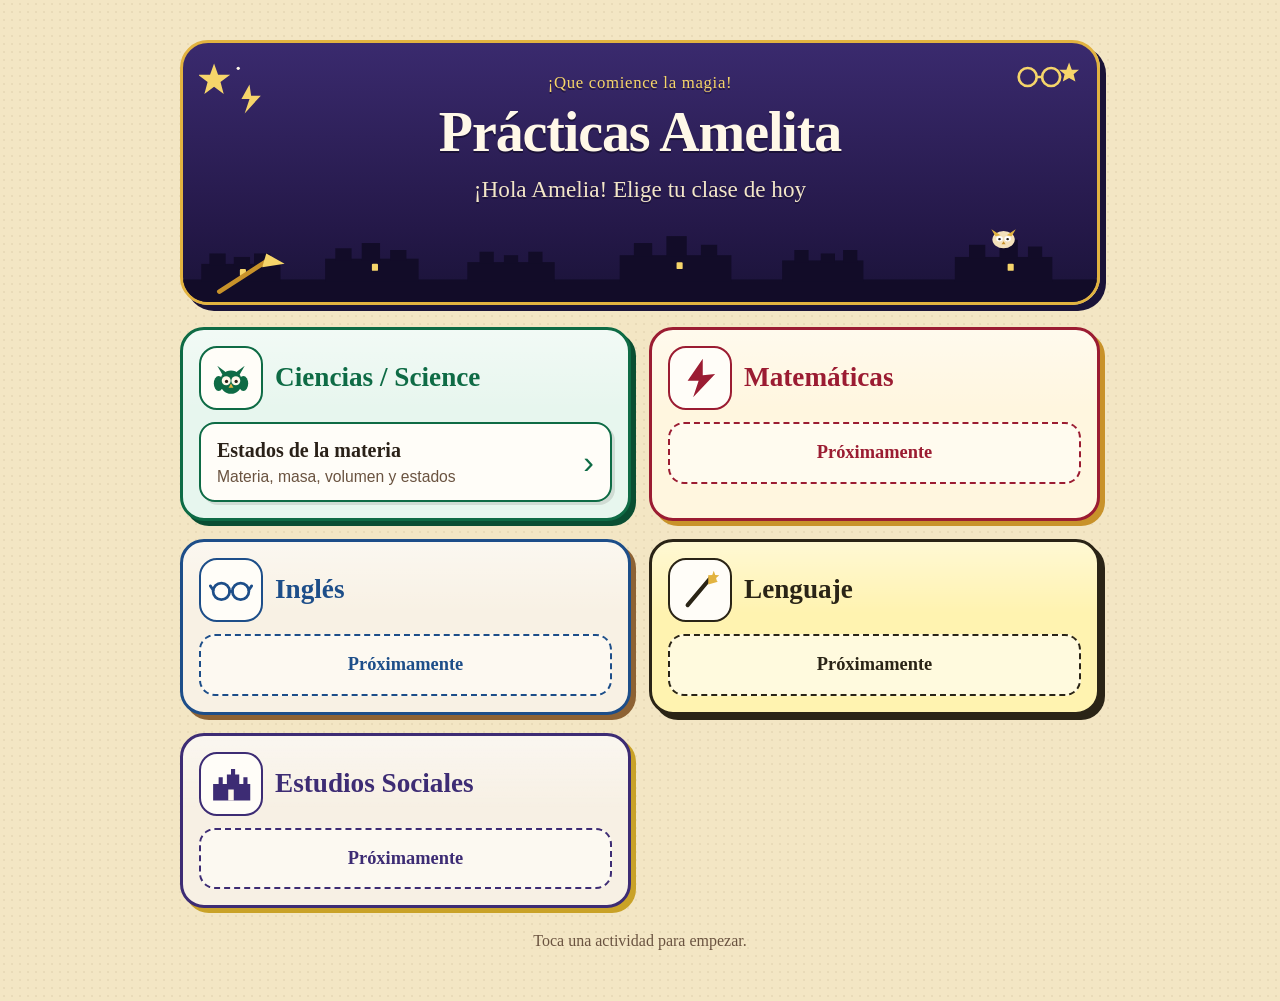
==== index.html @ 25bd5082 "Add the Prácticas Amelita practice portal for GitHub Pages. A static home screen lists each subject " ====
<!DOCTYPE html>
<html lang="es">
<head>
  <meta charset="utf-8">
  <meta name="viewport" content="width=device-width, initial-scale=1, viewport-fit=cover">
  <meta name="theme-color" content="#241848">
  <meta name="apple-mobile-web-app-title" content="Prácticas Amelita">
  <meta name="apple-mobile-web-app-capable" content="yes">
  <meta name="mobile-web-app-capable" content="yes">
  <title>Prácticas Amelita</title>
  <link rel="manifest" href="manifest.webmanifest">
  <link rel="icon" href="icons/favicon-32.png" type="image/png" sizes="32x32">
  <link rel="icon" href="icons/favicon.svg" type="image/svg+xml">
  <link rel="apple-touch-icon" href="icons/apple-touch-icon.png">
  <link rel="stylesheet" href="styles.css">
</head>
<body>
  <svg class="duendes" xmlns="http://www.w3.org/2000/svg" aria-hidden="true">
    <symbol id="motivo-ciencias" viewBox="0 0 64 64">
      <ellipse cx="14" cy="40" rx="7" ry="11" fill="currentColor"/>
      <ellipse cx="50" cy="40" rx="7" ry="11" fill="currentColor"/>
      <ellipse cx="32" cy="38" rx="16" ry="17" fill="currentColor"/>
      <path d="M20 28 L12 14 L28 26 Z" fill="currentColor"/>
      <path d="M44 28 L52 14 L36 26 Z" fill="currentColor"/>
      <circle cx="25" cy="36" r="6.5" fill="#fff8ea"/>
      <circle cx="39" cy="36" r="6.5" fill="#fff8ea"/>
      <circle cx="25.5" cy="37" r="2.4" fill="#2a2118"/>
      <circle cx="39.5" cy="37" r="2.4" fill="#2a2118"/>
      <path d="M32 40 L28.5 46 L35.5 46 Z" fill="#e2b340"/>
    </symbol>
    <symbol id="motivo-matematicas" viewBox="0 0 64 64">
      <polygon points="36,4 14,36 30,36 22,60 54,26 36,28" fill="currentColor"/>
    </symbol>
    <symbol id="motivo-ingles" viewBox="0 0 64 64">
      <circle cx="18" cy="34" r="12" fill="none" stroke="currentColor" stroke-width="4"/>
      <circle cx="46" cy="34" r="12" fill="none" stroke="currentColor" stroke-width="4"/>
      <path d="M30 34 H34 M6 32 L2 26 M58 32 L62 26" fill="none" stroke="currentColor" stroke-width="4" stroke-linecap="round"/>
    </symbol>
    <symbol id="motivo-lenguaje" viewBox="0 0 64 64">
      <line x1="14" y1="54" x2="46" y2="16" stroke="currentColor" stroke-width="6" stroke-linecap="round"/>
      <polygon points="44,10 58,20 44,24" fill="#e2b340"/>
      <polygon points="52,4 54.2,10 60,10.6 55.4,14.4 56.8,20 52,16.6 47.2,20 48.6,14.4 44,10.6 49.8,10" fill="#e2b340"/>
    </symbol>
    <symbol id="motivo-estudios-sociales" viewBox="0 0 64 64">
      <path fill="currentColor" d="M6 56 V32 H14 V22 H20 V32 H26 V18 H32 V10 H38 V18 H44 V32 H50 V22 H56 V32 H60 V56 Z"/>
      <rect x="28" y="40" width="8" height="16" fill="#fff8ea"/>
    </symbol>
    <symbol id="motivo-estrella" viewBox="0 0 64 64">
      <polygon fill="currentColor" points="32,6 38,24 58,24 42,36 48,56 32,44 16,56 22,36 6,24 26,24"/>
    </symbol>
  </svg>

  <div class="pagina">
    <header class="encabezado">
      <svg class="chispa chispa-izq" viewBox="0 0 88 72" aria-hidden="true">
        <polygon points="18,8 23,22 38,22 26,31 30,46 18,37 6,46 10,31 -2,22 13,22" fill="#f6d56a"/>
        <polygon points="62,34 52,52 62,52 56,70 76,48 64,48" fill="#f6d56a"/>
        <circle cx="48" cy="14" r="2" fill="#fff8e8"/>
      </svg>
      <svg class="chispa chispa-der" viewBox="0 0 78 40" aria-hidden="true">
        <g fill="none" stroke="#f6d56a" stroke-width="3">
          <circle cx="22" cy="20" r="10"/>
          <circle cx="48" cy="20" r="10"/>
          <path d="M32 20 H38"/>
        </g>
        <polygon points="68,4 71,12 79,12 73,17 75,25 68,21 61,25 63,17 57,12 65,12" fill="#f6d56a"/>
      </svg>
      <svg class="skyline" viewBox="0 0 900 90" preserveAspectRatio="none" aria-hidden="true">
        <g fill="#120c28">
          <rect x="0" y="64" width="900" height="26"/>
          <rect x="18" y="46" width="78" height="20"/>
          <rect x="26" y="34" width="16" height="14"/>
          <rect x="50" y="38" width="16" height="10"/>
          <rect x="70" y="34" width="16" height="14"/>
          <rect x="140" y="40" width="92" height="26"/>
          <rect x="150" y="28" width="16" height="14"/>
          <rect x="176" y="22" width="18" height="20"/>
          <rect x="204" y="30" width="16" height="12"/>
          <rect x="280" y="44" width="86" height="22"/>
          <rect x="292" y="32" width="14" height="14"/>
          <rect x="316" y="36" width="14" height="10"/>
          <rect x="340" y="32" width="14" height="14"/>
          <rect x="430" y="36" width="110" height="30"/>
          <rect x="444" y="22" width="18" height="16"/>
          <rect x="476" y="14" width="20" height="24"/>
          <rect x="510" y="24" width="16" height="14"/>
          <rect x="590" y="42" width="80" height="24"/>
          <rect x="602" y="30" width="14" height="14"/>
          <rect x="628" y="34" width="14" height="10"/>
          <rect x="650" y="30" width="14" height="14"/>
          <rect x="760" y="38" width="96" height="28"/>
          <rect x="774" y="24" width="16" height="16"/>
          <rect x="804" y="18" width="18" height="22"/>
          <rect x="832" y="26" width="14" height="14"/>
        </g>
        <g fill="#f6d56a">
          <rect x="56" y="52" width="6" height="8" rx="1"/>
          <rect x="186" y="46" width="6" height="8" rx="1"/>
          <rect x="486" y="44" width="6" height="8" rx="1"/>
          <rect x="812" y="46" width="6" height="8" rx="1"/>
        </g>
        <line x1="36" y1="78" x2="86" y2="40" stroke="#c8922a" stroke-width="5" stroke-linecap="round"/>
        <polygon points="82,34 100,46 78,50" fill="#f6d56a"/>
        <g transform="translate(792,2)">
          <ellipse cx="16" cy="16" rx="11" ry="10" fill="#f4e2bc"/>
          <path d="M8 12 L4 4 L13 11 Z" fill="#e2b340"/>
          <path d="M24 12 L28 4 L19 11 Z" fill="#e2b340"/>
          <circle cx="12" cy="15" r="3.2" fill="#fff"/>
          <circle cx="20" cy="15" r="3.2" fill="#fff"/>
          <circle cx="12" cy="15.5" r="1.3" fill="#2a2118"/>
          <circle cx="20" cy="15.5" r="1.3" fill="#2a2118"/>
          <path d="M16 18 L14 21.5 L18 21.5 Z" fill="#c8922a"/>
        </g>
      </svg>
      <div class="encabezado-texto">
        <p class="conjuro">¡Que comience la magia!</p>
        <h1>Prácticas Amelita</h1>
        <p class="saludo">¡Hola Amelia! Elige tu clase de hoy</p>
      </div>
    </header>

    <main id="materias" class="materias" aria-live="polite">
      <noscript><p class="aviso">Activa JavaScript para ver las materias.</p></noscript>
    </main>
    <p class="pie">Toca una actividad para empezar.</p>
  </div>

  <script src="activities.js"></script>
  <script>
    (function () {
      var NS = "http://www.w3.org/2000/svg";
      var root = document.getElementById("materias");
      var motivos = {
        ciencias: true,
        matematicas: true,
        ingles: true,
        lenguaje: true,
        "estudios-sociales": true
      };

      function aviso(texto) {
        var p = document.createElement("p");
        p.className = "aviso";
        p.textContent = texto;
        root.appendChild(p);
      }

      function motivo(id) {
        var svg = document.createElementNS(NS, "svg");
        svg.setAttribute("class", "motivo");
        svg.setAttribute("viewBox", "0 0 64 64");
        svg.setAttribute("aria-hidden", "true");
        var use = document.createElementNS(NS, "use");
        var clave = motivos[id] ? id : "estrella";
        use.setAttribute("href", "#motivo-" + clave);
        svg.appendChild(use);
        return svg;
      }

      function render() {
        if (!Array.isArray(window.ESCUELA_ACTIVITIES)) {
          aviso("No se pudieron cargar las materias.");
          return;
        }

        window.ESCUELA_ACTIVITIES.forEach(function (materia) {
          var section = document.createElement("section");
          section.className = "materia";
          if (materia.id) section.id = materia.id;
          if (materia.color) section.style.setProperty("--color", materia.color);
          if (materia.tint) section.style.setProperty("--tint", materia.tint);
          if (materia.shadow) section.style.setProperty("--shadow", materia.shadow);

          var cabeza = document.createElement("div");
          cabeza.className = "materia-cabeza";
          cabeza.appendChild(motivo(materia.id));

          var titulo = document.createElement("h2");
          titulo.textContent = materia.name || "Materia";
          cabeza.appendChild(titulo);
          section.appendChild(cabeza);

          var actividades = Array.isArray(materia.activities) ? materia.activities : [];
          if (actividades.length === 0) {
            var pronto = document.createElement("p");
            pronto.className = "pronto";
            pronto.textContent = "Próximamente";
            section.appendChild(pronto);
          } else {
            actividades.forEach(function (actividad) {
              if (!actividad || !actividad.title || !actividad.href) return;
              var enlace = document.createElement("a");
              enlace.className = "actividad";
              enlace.href = actividad.href;

              var texto = document.createElement("span");
              var nombre = document.createElement("span");
              nombre.className = "actividad-titulo";
              nombre.textContent = actividad.title;
              texto.appendChild(nombre);

              if (actividad.detail) {
                var detalle = document.createElement("span");
                detalle.className = "actividad-detalle";
                detalle.textContent = actividad.detail;
                texto.appendChild(detalle);
              }

              var flecha = document.createElement("span");
              flecha.className = "flecha";
              flecha.setAttribute("aria-hidden", "true");
              flecha.textContent = "›";

              enlace.appendChild(texto);
              enlace.appendChild(flecha);
              section.appendChild(enlace);
            });
          }

          root.appendChild(section);
        });
      }

      try {
        render();
      } catch (error) {
        aviso("No se pudieron cargar las materias.");
      }

      if ("serviceWorker" in navigator) {
        navigator.serviceWorker.register("./sw.js", { scope: "./" }).catch(function () {});
      }
    })();
  </script>
</body>
</html>
---- styles.css ----
:root {
  --ink: #2a2118;
  --muted: #6a5340;
  --paper: #f3e6c4;
  --card: #fff8ea;
  --night: #241848;
  --gold: #e2b340;
  --cream: #fff8e8;
  color-scheme: light;
}

* {
  box-sizing: border-box;
}

html {
  -webkit-text-size-adjust: 100%;
}

body {
  margin: 0;
  min-height: 100vh;
  color: var(--ink);
  font-family: "Trebuchet MS", "Segoe UI", sans-serif;
  font-size: 18px;
  line-height: 1.4;
  background-color: var(--paper);
  background-image:
    radial-gradient(rgba(90, 58, 20, 0.07) 0.7px, transparent 0.8px);
  background-size: 8px 8px;
}

.pagina {
  width: min(920px, calc(100% - 32px));
  margin: 0 auto;
  padding: 28px 0 48px;
}

.encabezado {
  position: relative;
  overflow: hidden;
  text-align: center;
  color: var(--cream);
  background: linear-gradient(180deg, #3a2a6e 0%, #241848 72%, #1a1338 100%);
  border: 3px solid var(--gold);
  border-radius: 28px;
  box-shadow: 6px 6px 0 #1a1338;
}

.chispa,
.skyline {
  position: absolute;
  pointer-events: none;
}

.chispa-izq {
  top: 14px;
  left: 16px;
  width: 72px;
  height: 58px;
}

.chispa-der {
  top: 16px;
  right: 18px;
  width: 72px;
  height: 36px;
}

.skyline {
  left: 0;
  right: 0;
  bottom: 0;
  width: 100%;
  height: 78px;
}

.encabezado-texto {
  position: relative;
  z-index: 1;
  padding: 28px 96px 96px;
}

.conjuro {
  margin: 0;
  color: #f6d56a;
  font-family: Palatino, "Palatino Linotype", "Book Antiqua", Georgia, "Liberation Serif", "Times New Roman", serif;
  font-size: 1.05rem;
  letter-spacing: 0.04em;
  text-shadow: 0 2px 0 rgba(10, 6, 24, 0.45);
}

h1,
.materia h2,
.actividad-titulo,
.portal-volver a {
  font-family: Palatino, "Palatino Linotype", "Book Antiqua", Georgia, "Liberation Serif", "Times New Roman", serif;
}

h1 {
  margin: 8px 0 0;
  font-size: clamp(2rem, 7vw, 3.5rem);
  font-weight: 700;
  letter-spacing: -0.02em;
  line-height: 1.05;
  color: var(--cream);
  text-shadow: 0 2px 0 rgba(10, 6, 24, 0.5);
}

.saludo {
  margin: 12px auto 0;
  max-width: 22em;
  font-family: Palatino, "Palatino Linotype", "Book Antiqua", Georgia, "Liberation Serif", "Times New Roman", serif;
  font-size: clamp(1.15rem, 2.6vw, 1.45rem);
  color: #f3e6c8;
  text-shadow: 0 2px 0 rgba(10, 6, 24, 0.4);
}

.materias {
  display: grid;
  gap: 16px;
  margin-top: 22px;
}

.materia {
  background: var(--tint, var(--card));
  background-image: linear-gradient(180deg, rgba(255, 255, 255, 0.45), transparent 42%);
  border: 3px solid var(--color, var(--ink));
  border-radius: 24px;
  padding: 16px;
  box-shadow: 5px 5px 0 var(--shadow, var(--color, var(--ink)));
}

.materia-cabeza {
  display: flex;
  align-items: center;
  gap: 12px;
}

.motivo {
  width: 64px;
  height: 64px;
  flex: 0 0 auto;
  padding: 8px;
  background: #fffdf8;
  border: 2px solid var(--color, var(--ink));
  border-radius: 18px;
  color: var(--color, var(--ink));
}

.materia h2 {
  margin: 0;
  font-size: clamp(1.35rem, 3vw, 1.7rem);
  line-height: 1.15;
  color: var(--color, var(--ink));
}

.actividad {
  display: flex;
  align-items: center;
  justify-content: space-between;
  gap: 12px;
  min-height: 76px;
  margin-top: 12px;
  padding: 12px 16px;
  border-radius: 16px;
  background: #fffdf8;
  border: 2px solid var(--color, var(--ink));
  color: var(--ink);
  text-decoration: none;
  touch-action: manipulation;
  box-shadow: 3px 3px 0 rgba(42, 33, 24, 0.12);
}

.actividad:hover,
.actividad:active {
  background: #fff;
}

.actividad:focus-visible,
.motivo:focus-visible {
  outline: 3px solid var(--night);
  outline-offset: 3px;
}

.actividad-titulo {
  display: block;
  font-size: 1.25rem;
  font-weight: 700;
}

.actividad-detalle {
  display: block;
  margin-top: 2px;
  color: var(--muted);
  font-size: 0.98rem;
  font-weight: 500;
}

.flecha {
  flex: 0 0 auto;
  font-size: 2rem;
  line-height: 1;
  color: var(--color, var(--ink));
}

.pronto {
  margin: 12px 0 0;
  padding: 16px;
  border-radius: 16px;
  border: 2px dashed var(--color, var(--ink));
  background: rgba(255, 253, 248, 0.65);
  text-align: center;
  font-family: Palatino, "Palatino Linotype", Georgia, "Liberation Serif", serif;
  font-size: 1.15rem;
  font-weight: 700;
  color: var(--color, var(--ink));
}

.aviso {
  margin-top: 18px;
  padding: 16px;
  border-radius: 16px;
  background: var(--card);
  border: 2px solid var(--ink);
}

.pie {
  margin: 22px 0 0;
  text-align: center;
  color: var(--muted);
  font-family: Palatino, "Palatino Linotype", Georgia, "Liberation Serif", serif;
  font-size: 1rem;
}

.duendes {
  position: absolute;
  width: 0;
  height: 0;
  overflow: hidden;
}

@media (min-width: 800px) {
  .pagina {
    padding-top: 40px;
  }

  .materias {
    grid-template-columns: 1fr 1fr;
    gap: 18px;
  }

  .materias > .materia:last-child:nth-child(odd) {
    grid-column: 1 / -1;
  }
}

@media (max-width: 480px) {
  .pagina {
    width: min(920px, calc(100% - 20px));
    padding-top: 16px;
  }

  .encabezado {
    border-radius: 22px;
  }

  .encabezado-texto {
    padding: 52px 14px 86px;
  }

  .chispa-izq {
    top: 10px;
    left: 10px;
    width: 48px;
    height: 40px;
  }

  .chispa-der {
    top: 12px;
    right: 12px;
    width: 56px;
    height: 28px;
  }

  .motivo {
    width: 54px;
    height: 54px;
  }
}
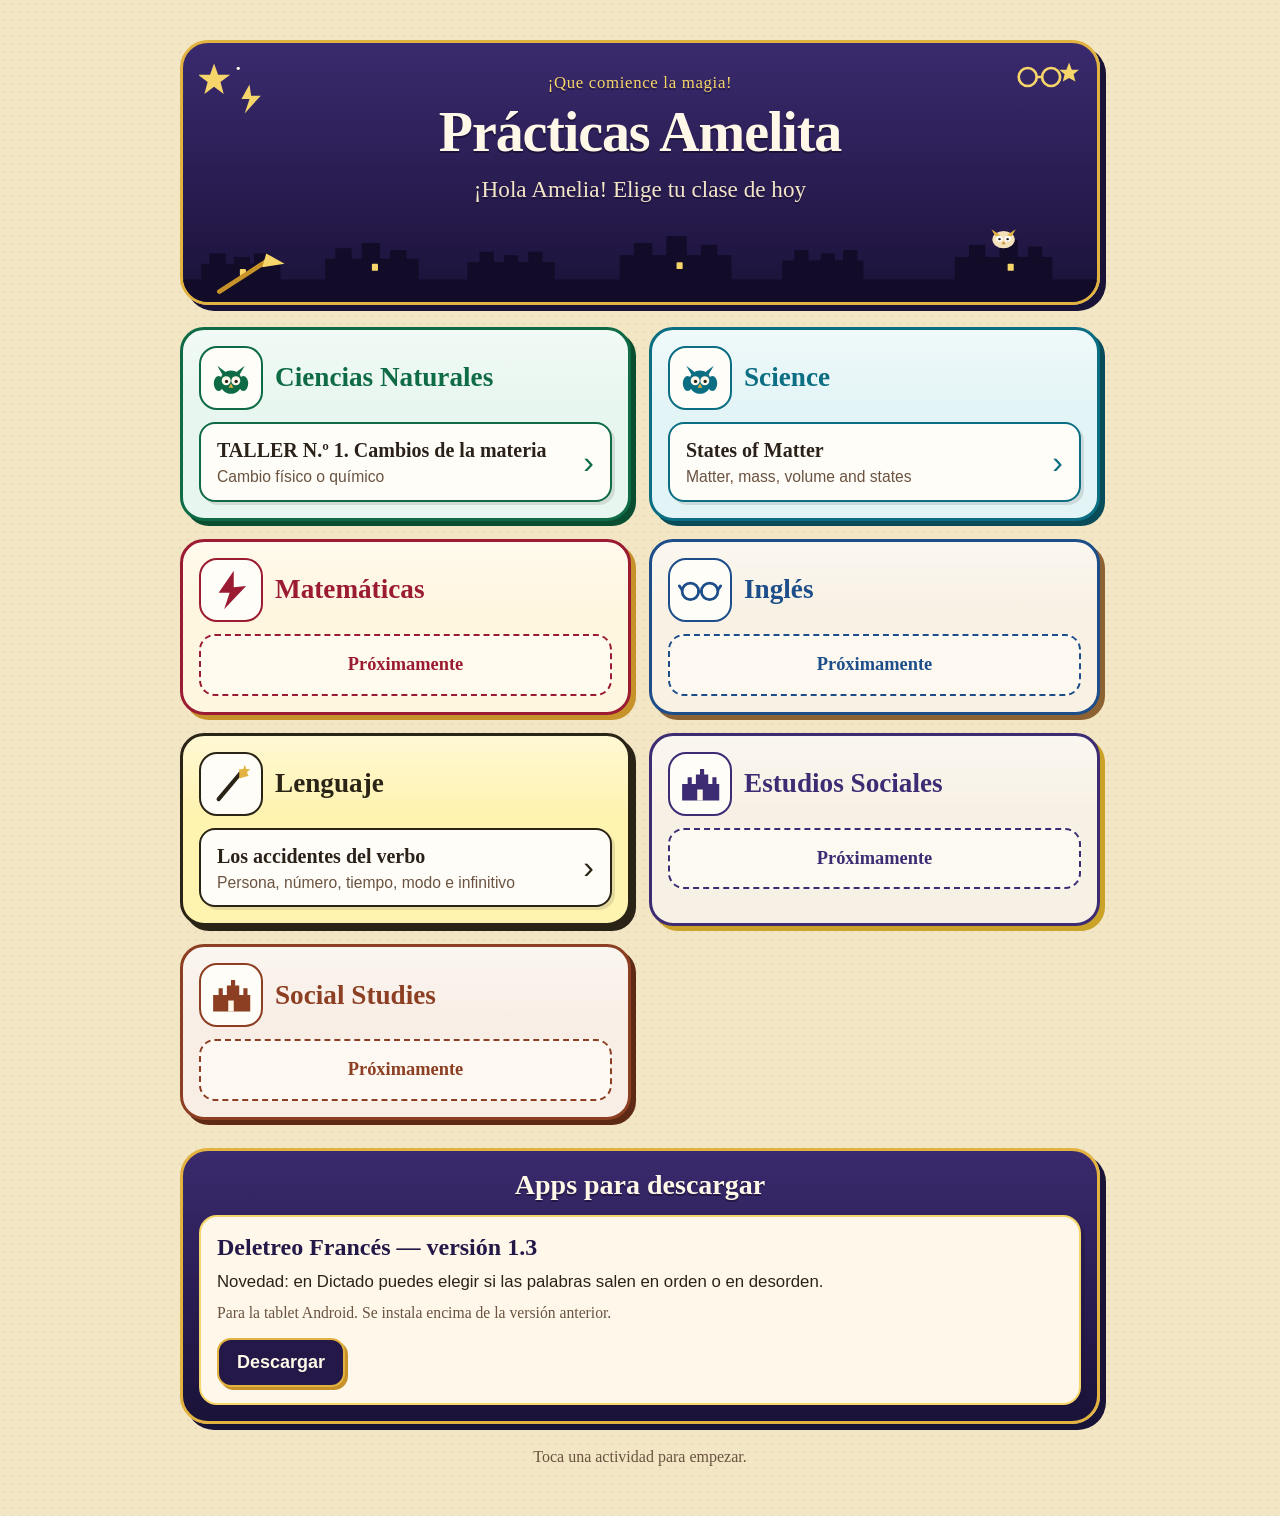
==== commit ae68bc3a: "Split the Spanish and English classes and add the spelling app. Ciencias Naturales keeps the Spanish" ====
--- a/index.html
+++ b/index.html
@@ -122,6 +122,12 @@
     <main id="materias" class="materias" aria-live="polite">
       <noscript><p class="aviso">Activa JavaScript para ver las materias.</p></noscript>
     </main>
+
+    <section id="descargas" class="descargas" hidden>
+      <h2>Apps para descargar</h2>
+      <div id="descargas-lista"></div>
+    </section>
+
     <p class="pie">Toca una actividad para empezar.</p>
   </div>
 
@@ -131,11 +137,13 @@
       var NS = "http://www.w3.org/2000/svg";
       var root = document.getElementById("materias");
       var motivos = {
-        ciencias: true,
-        matematicas: true,
-        ingles: true,
-        lenguaje: true,
-        "estudios-sociales": true
+        ciencias: "ciencias",
+        science: "ciencias",
+        matematicas: "matematicas",
+        ingles: "ingles",
+        lenguaje: "lenguaje",
+        "estudios-sociales": "estudios-sociales",
+        "social-studies": "estudios-sociales"
       };
 
       function aviso(texto) {
@@ -151,7 +159,7 @@
         svg.setAttribute("viewBox", "0 0 64 64");
         svg.setAttribute("aria-hidden", "true");
         var use = document.createElementNS(NS, "use");
-        var clave = motivos[id] ? id : "estrella";
+        var clave = motivos[id] || "estrella";
         use.setAttribute("href", "#motivo-" + clave);
         svg.appendChild(use);
         return svg;
@@ -221,12 +229,62 @@
         });
       }
 
+      function renderApps() {
+        var section = document.getElementById("descargas");
+        var lista = document.getElementById("descargas-lista");
+        var apps = window.ESCUELA_APPS;
+        if (!section || !lista || !Array.isArray(apps)) return;
+
+        apps.forEach(function (app) {
+          if (!app || !app.title || !app.href) return;
+
+          var tarjeta = document.createElement("article");
+          tarjeta.className = "descarga";
+
+          var titulo = document.createElement("h3");
+          titulo.className = "descarga-titulo";
+          titulo.textContent = app.title;
+          tarjeta.appendChild(titulo);
+
+          if (app.detail) {
+            var detalle = document.createElement("p");
+            detalle.className = "descarga-detalle";
+            detalle.textContent = app.detail;
+            tarjeta.appendChild(detalle);
+          }
+
+          if (app.note) {
+            var nota = document.createElement("p");
+            nota.className = "descarga-nota";
+            nota.textContent = app.note;
+            tarjeta.appendChild(nota);
+          }
+
+          var enlace = document.createElement("a");
+          enlace.className = "descarga-boton";
+          enlace.href = app.href;
+          if (app.download) enlace.setAttribute("download", app.download);
+          enlace.textContent = "Descargar";
+          tarjeta.appendChild(enlace);
+
+          lista.appendChild(tarjeta);
+        });
+
+        if (lista.children.length > 0) section.hidden = false;
+      }
+
       try {
         render();
       } catch (error) {
         aviso("No se pudieron cargar las materias.");
       }
 
+      try {
+        renderApps();
+      } catch (error) {
+        aviso("No se pudieron cargar las aplicaciones.");
+      }
+
       if ("serviceWorker" in navigator) {
         navigator.serviceWorker.register("./sw.js", { scope: "./" }).catch(function () {});
       }
--- a/styles.css
+++ b/styles.css
@@ -92,6 +92,8 @@
 
 h1,
 .materia h2,
+.descargas h2,
+.descarga-titulo,
 .actividad-titulo,
 .portal-volver a {
   font-family: Palatino, "Palatino Linotype", "Book Antiqua", Georgia, "Liberation Serif", "Times New Roman", serif;
@@ -233,6 +235,86 @@
   font-size: 1rem;
 }
 
+.descargas {
+  margin-top: 28px;
+  padding: 18px 16px 16px;
+  color: var(--cream);
+  background: linear-gradient(180deg, #3a2a6e 0%, #241848 72%, #1a1338 100%);
+  border: 3px solid var(--gold);
+  border-radius: 28px;
+  box-shadow: 6px 6px 0 #1a1338;
+}
+
+.descargas h2 {
+  margin: 0 0 14px;
+  text-align: center;
+  font-size: clamp(1.35rem, 3vw, 1.75rem);
+  line-height: 1.15;
+  color: var(--cream);
+  text-shadow: 0 2px 0 rgba(10, 6, 24, 0.45);
+}
+
+#descargas-lista {
+  display: grid;
+  gap: 12px;
+}
+
+.descarga {
+  padding: 16px;
+  border-radius: 18px;
+  background: var(--card);
+  color: var(--ink);
+  border: 2px solid #f6d56a;
+  box-shadow: 4px 4px 0 rgba(26, 19, 56, 0.35);
+}
+
+.descarga-titulo {
+  margin: 0;
+  font-size: clamp(1.25rem, 2.6vw, 1.5rem);
+  line-height: 1.2;
+  color: var(--night);
+}
+
+.descarga-detalle {
+  margin: 8px 0 0;
+  font-size: 1.05rem;
+  line-height: 1.4;
+}
+
+.descarga-nota {
+  margin: 8px 0 0;
+  color: var(--muted);
+  font-family: Palatino, "Palatino Linotype", Georgia, "Liberation Serif", serif;
+  font-size: 0.98rem;
+}
+
+.descarga-boton {
+  display: inline-flex;
+  align-items: center;
+  justify-content: center;
+  min-height: 48px;
+  margin-top: 14px;
+  padding: 10px 18px;
+  border-radius: 14px;
+  background: var(--night);
+  color: var(--cream);
+  border: 2px solid var(--gold);
+  box-shadow: 3px 3px 0 #c8922a;
+  font-weight: 700;
+  text-decoration: none;
+  touch-action: manipulation;
+}
+
+.descarga-boton:hover,
+.descarga-boton:active {
+  background: #3a2a6e;
+}
+
+.descarga-boton:focus-visible {
+  outline: 3px solid #f6d56a;
+  outline-offset: 3px;
+}
+
 .duendes {
   position: absolute;
   width: 0;
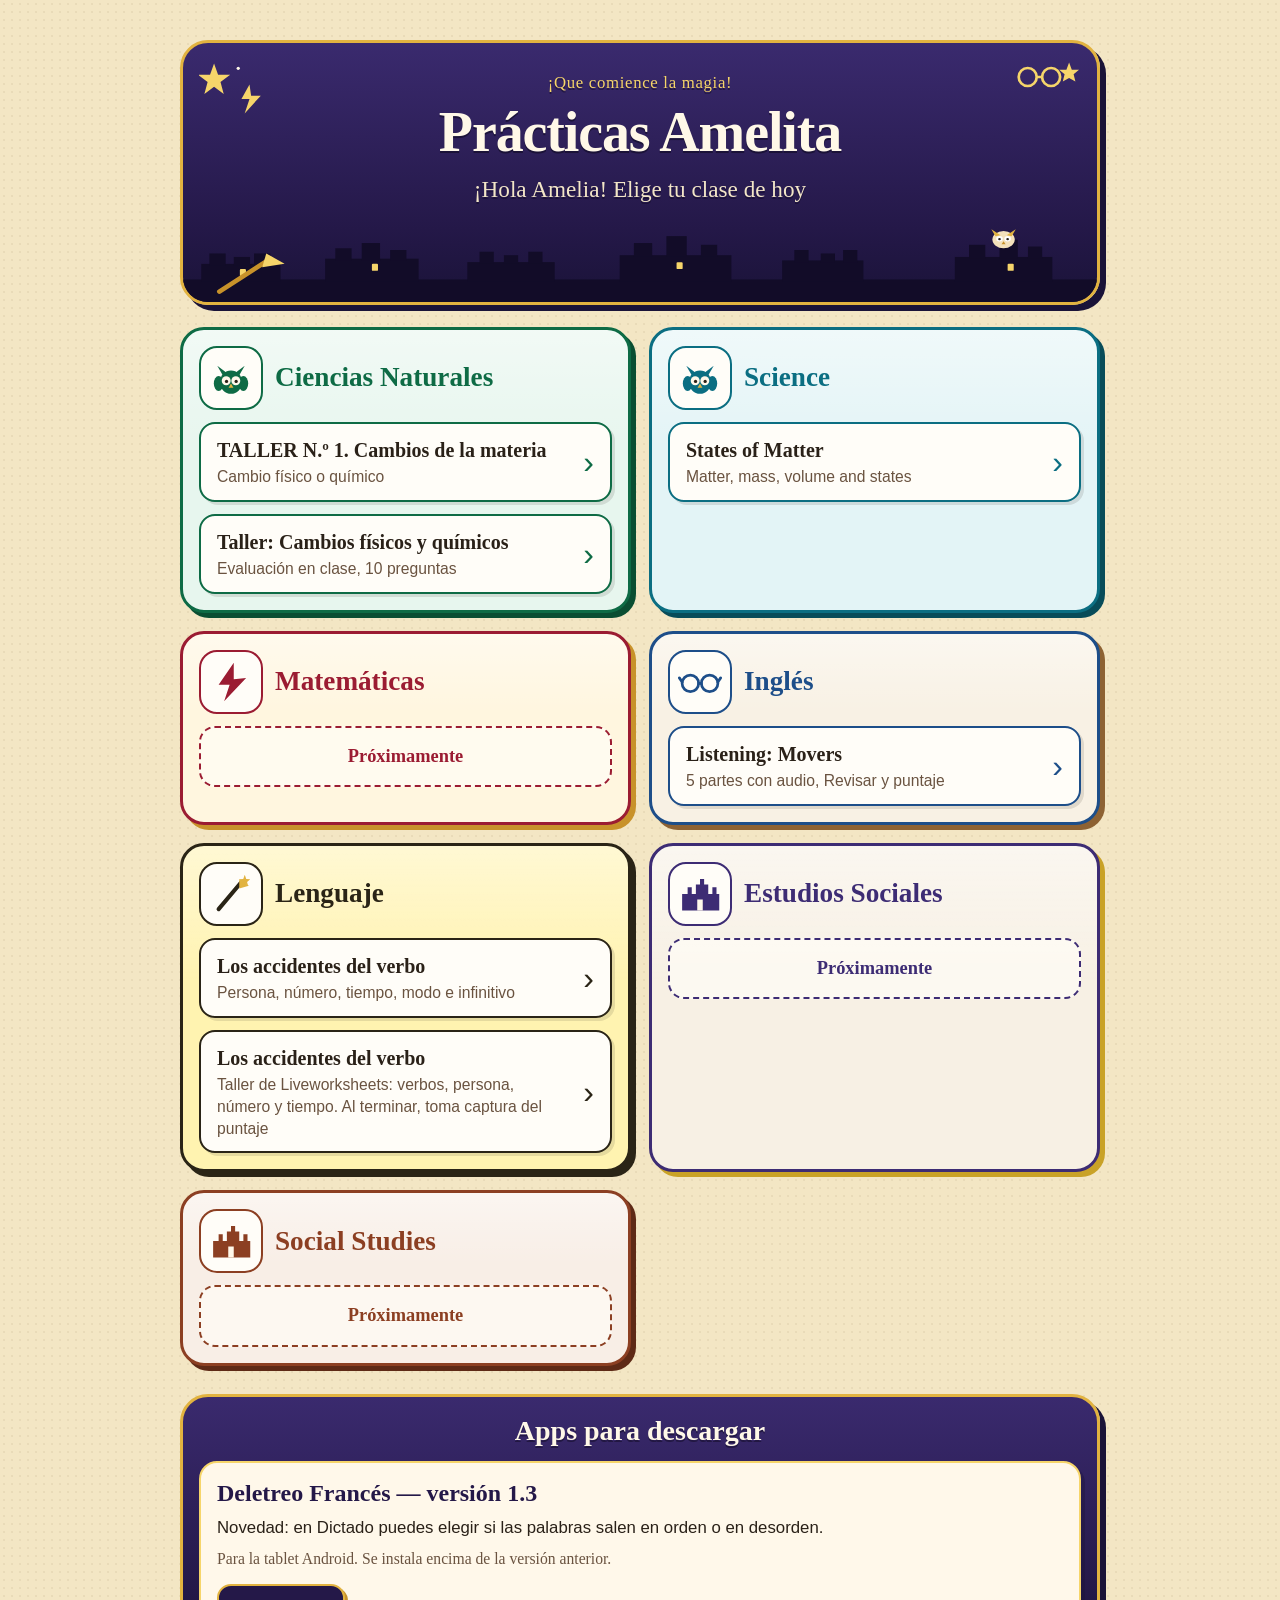
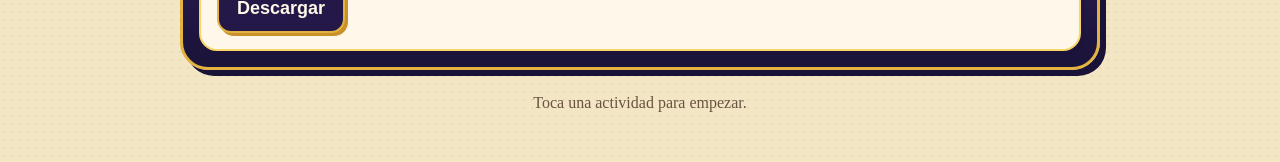
==== commit 75258337: "Agrega la práctica de Listening Movers y el taller de Liveworksheets de los accidentes del verbo." ====
--- a/index.html
+++ b/index.html
@@ -200,6 +200,10 @@
               var enlace = document.createElement("a");
               enlace.className = "actividad";
               enlace.href = actividad.href;
+              if (/^https?:\/\//i.test(actividad.href)) {
+                enlace.target = "_blank";
+                enlace.rel = "noopener noreferrer";
+              }
 
               var texto = document.createElement("span");
               var nombre = document.createElement("span");
